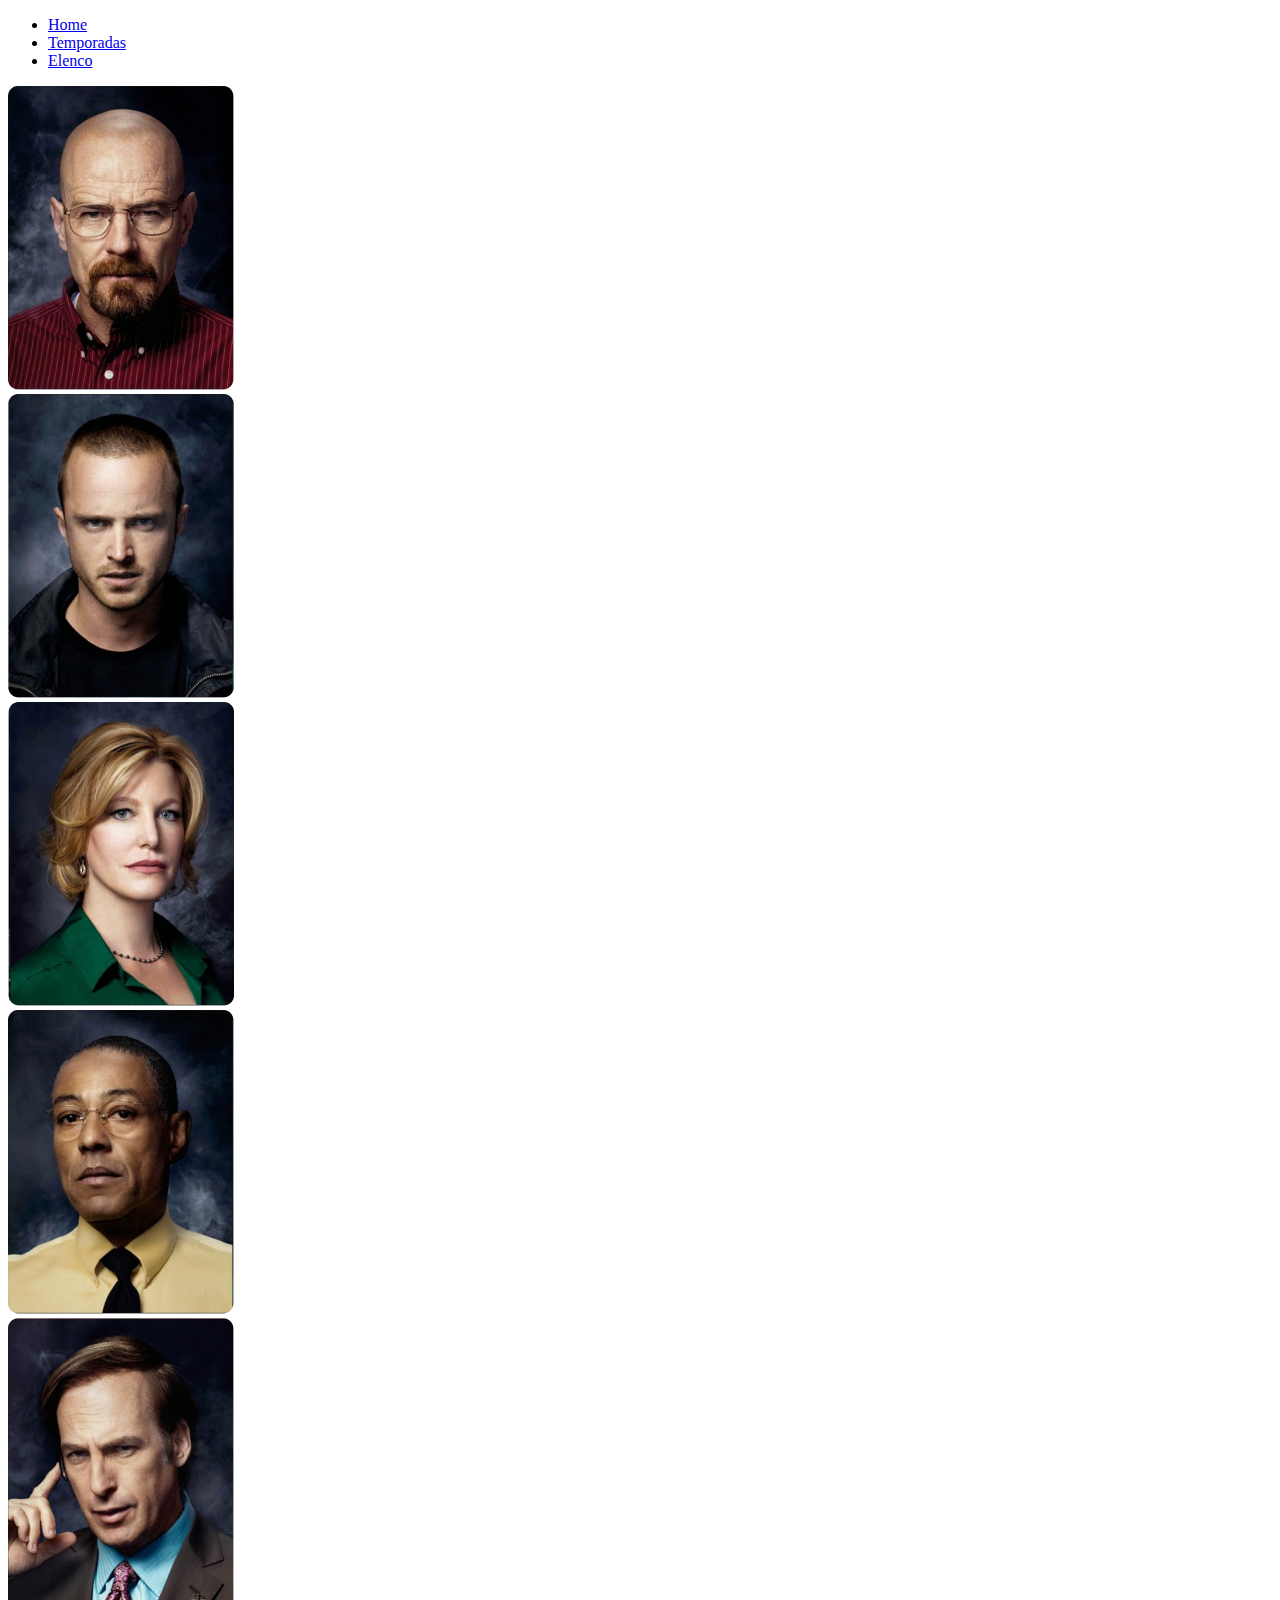
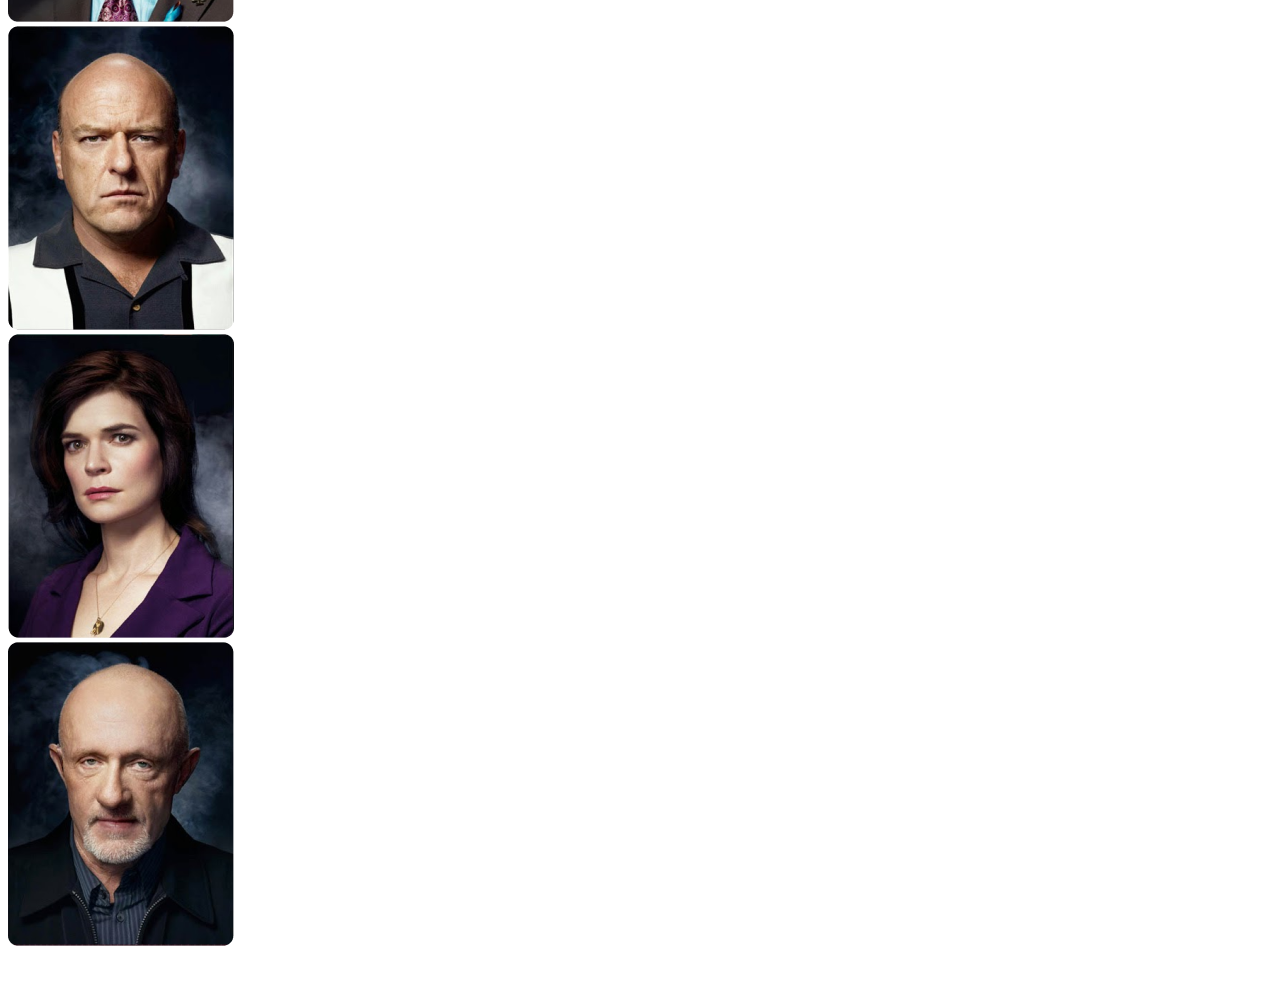
==== elenco.html @ c8035e19 "atualização do projeto" ====
<!DOCTYPE html>
<html lang="pt-br">
<style>
  #mostrar {
    display: none;
  }

  #passar_mouse:hover #mostrar {
    display: block;
  }
</style>

<head>
  <meta charset="UTF-8" />
  <meta name="viewport" content="width=device-width, initial-scale=1.0" />
  <title>Breaking Bad Fansite</title>
</head>

<body>
  <header>
    <nav>
      <ul>
        <li><a href="index.html">Home</a></li>
        <li><a href="temporadas.html">Temporadas</a></li>
        <li><a href="elenco.html">Elenco</a></li>
      </ul>
    </nav>
  </header>
  <main>
    <div id="passar_mouse">
      <img src="imagens/elenco/walter.png" alt="" />
      <div id="mostrar">
        Walter White: Professor de química de ensino médio diagnosticado com
        câncer no pulmão adenocarcinoma no estágio III, e passa a produzir
        metanfetamina para garantir o futuro financeiro de sua família.
      </div>
    </div>
    <div id="passar_mouse">
      <img src="imagens/elenco/jesse.png" alt="" />
      <div id="mostrar">
        Jesse Pinkman:
        Antigo aluno de ensino médio de Walt, e mais tarde, torna-se parceiro de Walter White no tráfico de metanfetamina.Jesse era um pequeno consumidor e traficante de drogas.
      </div>
    </div>
    <div id="passar_mouse">
      <img src="imagens/elenco/skyler.png" alt="" />
      <div id="mostrar">
        Skyler White:
        Esposa de Walter, grávida do segundo filho do casal antes do seu diagnóstico, e que se torna cada vez mais desconfiada do comportamento do marido e do que ele esconde da família.
      </div>
    </div>
    <div id="passar_mouse">
      <img src="imagens/elenco/gus.png" alt="" />
      <div id="mostrar">
        Gus Fring:
        Grande distribuidor de drogas que tem como disfarce uma rede de fast food chamada Los Pollos Hermanos.
      </div>
    </div>
    <div id="passar_mouse">
      <img src="imagens/elenco/saul.png" alt="" />
      <div id="mostrar">
        Saul Goodman:
        Advogado desvirtuado que representa Walt e Jesse.
      </div>
    </div>
    <div id="passar_mouse">
      <img src="imagens/elenco/hank.png" alt="" />
      <div id="mostrar">
        Hank Schrader:
        Marido de Marie, cunhado de Walter e Skyler e agente do DEA.
      </div>
    </div>
    <div id="passar_mouse">
      <img src="imagens/elenco/marie.png" alt="" />
      <div id="mostrar">
        Marie Schrader:
        Irmã de Skyler e esposa cleptomaníaca de Hank.
      </div>
    </div>
    <div id="passar_mouse">
      <img src="imagens/elenco/mike.png" alt="" />
      <div id="mostrar">
        Mike Ehrmantraut:
        Trabalha para Gus como faxineiro e assassino de aluguel e também para Saul como investigador particular.
      </div>
    </div>
  </main>
</body>
<footer>
  <img src="icones/whatsapp-branco.png" alt="icone whatsapp-branco" />
  <img src="icones/linkedin-branco.png" alt="icone linkedin-branco" />
  <img src="icones/facebook-branco.png" alt="icone facebook-branco" />
  <img src="icones/instagram.png" alt="icone instagram-branco" />
</footer>

</html>
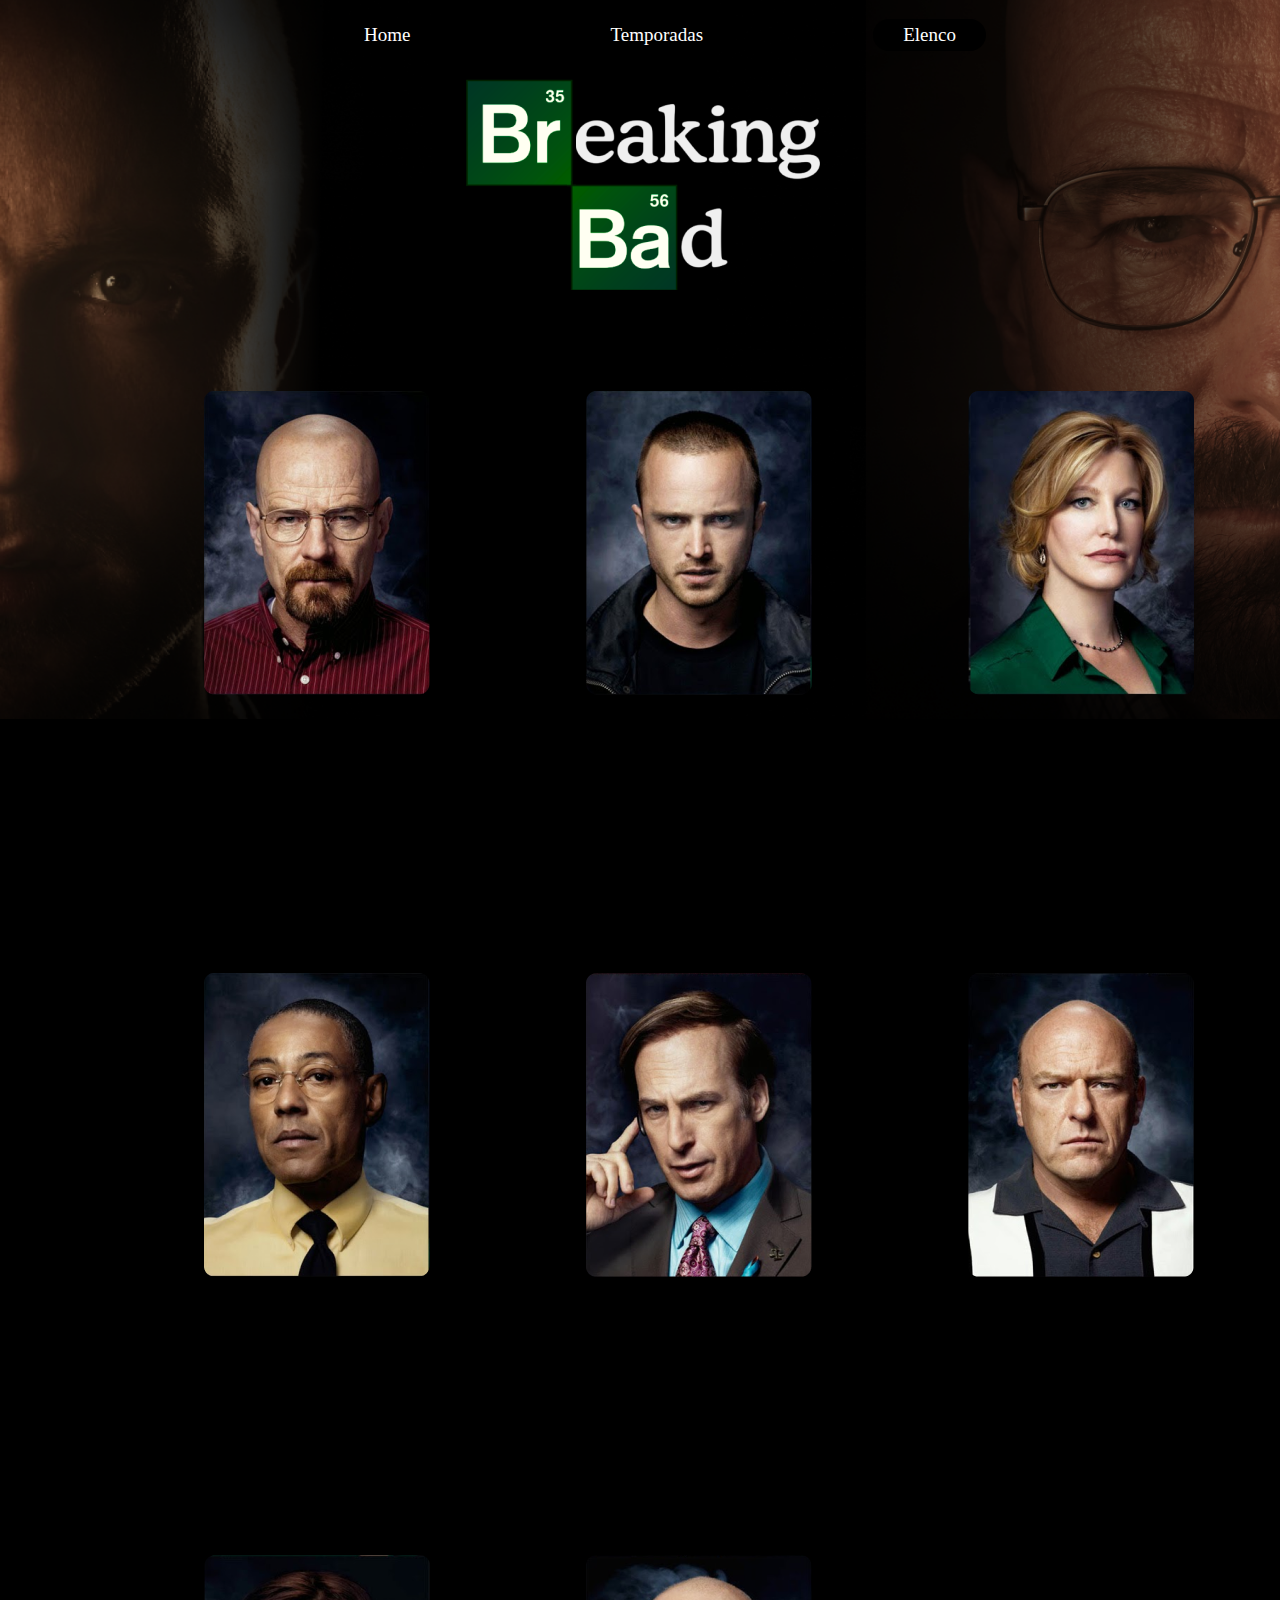
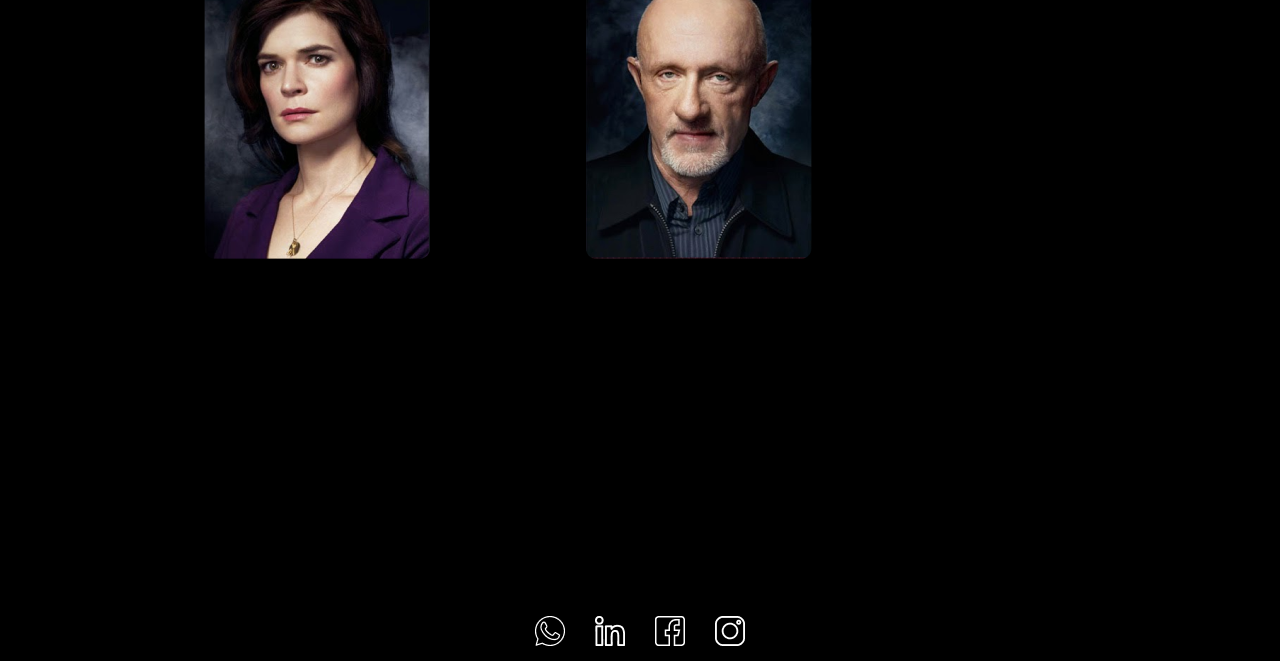
==== commit f24b4a05: "update" ====
--- a/elenco.html
+++ b/elenco.html
@@ -1,91 +1,95 @@
 <!DOCTYPE html>
 <html lang="pt-br">
-<style>
-  #mostrar {
-    display: none;
-  }
-
-  #passar_mouse:hover #mostrar {
-    display: block;
-  }
-</style>
 
 <head>
-  <meta charset="UTF-8" />
-  <meta name="viewport" content="width=device-width, initial-scale=1.0" />
-  <title>Breaking Bad Fansite</title>
+  <meta charset="UTF-8">
+  <meta http-equiv="X-UA-Compatible" content="IE=edge">
+  <meta name="viewport" content="width=device-width, initial-scale=1.0">
+  <link rel="stylesheet" href="/CSS/elenco.css">
+  <title>Elenco</title>
 </head>
 
 <body>
   <header>
     <nav>
       <ul>
-        <li><a href="index.html">Home</a></li>
-        <li><a href="temporadas.html">Temporadas</a></li>
-        <li><a href="elenco.html">Elenco</a></li>
+        <li class="menu-sup"><a href="index.html">Home</a></li>
+        <li class="menu-sup"><a href="temporadas.html">Temporadas</a></li>
+        <li class="menu-sup"><a href="elenco.html">Elenco</a></li>
       </ul>
     </nav>
   </header>
   <main>
-    <div id="passar_mouse">
-      <img src="imagens/elenco/walter.png" alt="" />
-      <div id="mostrar">
-        Walter White: Professor de química de ensino médio diagnosticado com
-        câncer no pulmão adenocarcinoma no estágio III, e passa a produzir
-        metanfetamina para garantir o futuro financeiro de sua família.
+    <img src="imagens/logo.png" alt="logo breaking bad">
+    <section>
+      <div class="pers-temp">
+        <div class="personagem" id="passar_mouse">
+          <img src="imagens/elenco/walter.png" alt="" />
+          <div id="mostrar">
+            <h3> Walter White:</h3>
+            <p>Professor de química de ensino médio diagnosticado com câncer no pulmão adenocarcinoma no estágio III, e passa a produzir metanfetamina para garantir o futuro financeiro de sua família.   </p>      
+          </div>
+        </div>
+        <div class="personagem" id="passar_mouse">
+          <img src="imagens/elenco/jesse.png" alt="" />
+          <div id="mostrar">
+            <h3>Jesse Pinkman:</h3>
+            <p> Antigo aluno de ensino médio de Walt, e mais tarde, torna-se parceiro de Walter White no tráfico de metanfetamina. Jesse era um pequeno consumidor e traficante de drogas.
+            </p>
+          </div>
+        </div>
+        <div class="personagem" id="passar_mouse">
+          <img src="imagens/elenco/skyler.png" alt="" />
+          <div id="mostrar">
+            <h3>Skyler White:</h3>
+            <p>Esposa de Walter, grávida do segundo filho do casal antes do seu diagnóstico, e que se torna cada vez mais desconfiada do comportamento do marido e do que ele esconde da família.
+            </p>
+          </div>
+        </div>
+        <div class="personagem" id="passar_mouse">
+          <img src="imagens/elenco/gus.png" alt="" />
+          <div id="mostrar">
+            <h3>Gus Fring:</h3>
+            <p> Grande distribuidor de drogas que tem como disfarce uma rede de fast food chamada Los Pollos Hermanos.
+            </p>
+          </div>
+        </div>
+        <div class="personagem" id="passar_mouse">
+          <img src="imagens/elenco/saul.png" alt="" />
+          <div id="mostrar">
+            <h3>Saul Goodman:</h3>
+            <p>Advogado desvirtuado que representa Walt e Jesse.
+            </p>
+          </div>
+        </div>
+        <div class="personagem" id="passar_mouse">
+          <img src="imagens/elenco/hank.png" alt="" />
+          <div id="mostrar">
+            <h3>Hank Schrader:</h3>
+            <p> Marido de Marie, cunhado de Walter e Skyler e agente do DEA.
+            </p>
+          </div>
+        </div>
+        <div class="personagem" id="passar_mouse">
+          <img src="imagens/elenco/marie.png" alt="" />
+          <div id="mostrar">
+            <h3>Marie Schrader:</h3>
+            <p> Irmã de Skyler e esposa cleptomaníaca de Hank.
+            </p>
+          </div>
+        </div>
+        <div class="personagem" id="passar_mouse">
+          <img src="imagens/elenco/mike.png" alt="" />
+          <div id="mostrar">
+            <h3> Mike Ehrmantraut:</h3>
+            <p> Trabalha para Gus como faxineiro e assassino de aluguel e também para Saul como investigador particular.
+            </p>
+          </div>
+        </div>
       </div>
-    </div>
-    <div id="passar_mouse">
-      <img src="imagens/elenco/jesse.png" alt="" />
-      <div id="mostrar">
-        Jesse Pinkman:
-        Antigo aluno de ensino médio de Walt, e mais tarde, torna-se parceiro de Walter White no tráfico de metanfetamina.Jesse era um pequeno consumidor e traficante de drogas.
-      </div>
-    </div>
-    <div id="passar_mouse">
-      <img src="imagens/elenco/skyler.png" alt="" />
-      <div id="mostrar">
-        Skyler White:
-        Esposa de Walter, grávida do segundo filho do casal antes do seu diagnóstico, e que se torna cada vez mais desconfiada do comportamento do marido e do que ele esconde da família.
-      </div>
-    </div>
-    <div id="passar_mouse">
-      <img src="imagens/elenco/gus.png" alt="" />
-      <div id="mostrar">
-        Gus Fring:
-        Grande distribuidor de drogas que tem como disfarce uma rede de fast food chamada Los Pollos Hermanos.
-      </div>
-    </div>
-    <div id="passar_mouse">
-      <img src="imagens/elenco/saul.png" alt="" />
-      <div id="mostrar">
-        Saul Goodman:
-        Advogado desvirtuado que representa Walt e Jesse.
-      </div>
-    </div>
-    <div id="passar_mouse">
-      <img src="imagens/elenco/hank.png" alt="" />
-      <div id="mostrar">
-        Hank Schrader:
-        Marido de Marie, cunhado de Walter e Skyler e agente do DEA.
-      </div>
-    </div>
-    <div id="passar_mouse">
-      <img src="imagens/elenco/marie.png" alt="" />
-      <div id="mostrar">
-        Marie Schrader:
-        Irmã de Skyler e esposa cleptomaníaca de Hank.
-      </div>
-    </div>
-    <div id="passar_mouse">
-      <img src="imagens/elenco/mike.png" alt="" />
-      <div id="mostrar">
-        Mike Ehrmantraut:
-        Trabalha para Gus como faxineiro e assassino de aluguel e também para Saul como investigador particular.
-      </div>
-    </div>
+    </section>
   </main>
-</body>
+  </body>
 <footer>
   <img src="icones/whatsapp-branco.png" alt="icone whatsapp-branco" />
   <img src="icones/linkedin-branco.png" alt="icone linkedin-branco" />
--- a/CSS/elenco.css
+++ b/CSS/elenco.css
@@ -0,0 +1,97 @@
+body {
+    background-image: url("../imagens/bg.png");
+    background-color: #000;
+    height: 500px;
+    background-position: center;
+    background-size: cover;
+    background-repeat: no-repeat;
+    font-size: 19px;
+    color: #ffff;
+    font-family: 'roboto';
+}
+
+
+ul{
+    display: flex; 
+    justify-content: center;    
+}
+
+.menu-sup{
+    list-style-type: none;
+    margin: 0 70px;
+    position: relative;
+    padding: 5px 30px;
+    border: none;
+    background: #000;
+    cursor: pointer;
+    border-radius: 50px;
+}
+
+.menu-sup:before {
+    content: '';
+    background: linear-gradient(65deg, #00fff0, #00d124, #ffff);
+    position: absolute;
+    top: -2px;
+    left:-2px;
+    z-index: -1;
+    filter: blur(5px);
+    width: calc(100% + 4px);
+    height: calc(100% + 4px);
+    opacity: 0;
+    transition:  opacity .3s ease-in-out;
+    border-radius: 30px;
+}
+
+.menu-sup:hover:before {
+    opacity: 1;
+}
+  
+a {
+    text-decoration: none;
+    color: #ffff;
+}
+
+main {
+
+    text-align: center;
+}
+
+.pers-temp{
+    margin: 80px 180px;
+    display: grid;
+    grid-auto-rows: 1fr;
+    grid-template-columns: 1fr 1fr 1fr;
+}
+
+.pers-temp p{
+    width: 240px;
+    height: 150px;
+    letter-spacing: 1px;
+}
+
+.pers-temp  > * {
+    padding: 1rem;
+}
+
+.personagem{
+    text-align: justify;
+    width: 350px;
+    height: 550px;
+}
+
+#mostrar {
+    display: none;
+}
+
+#passar_mouse:hover #mostrar {
+    display: block;
+}
+
+footer{
+    display: flex; 
+    justify-content: center; 
+}
+
+footer img{
+    margin: 15px;
+}
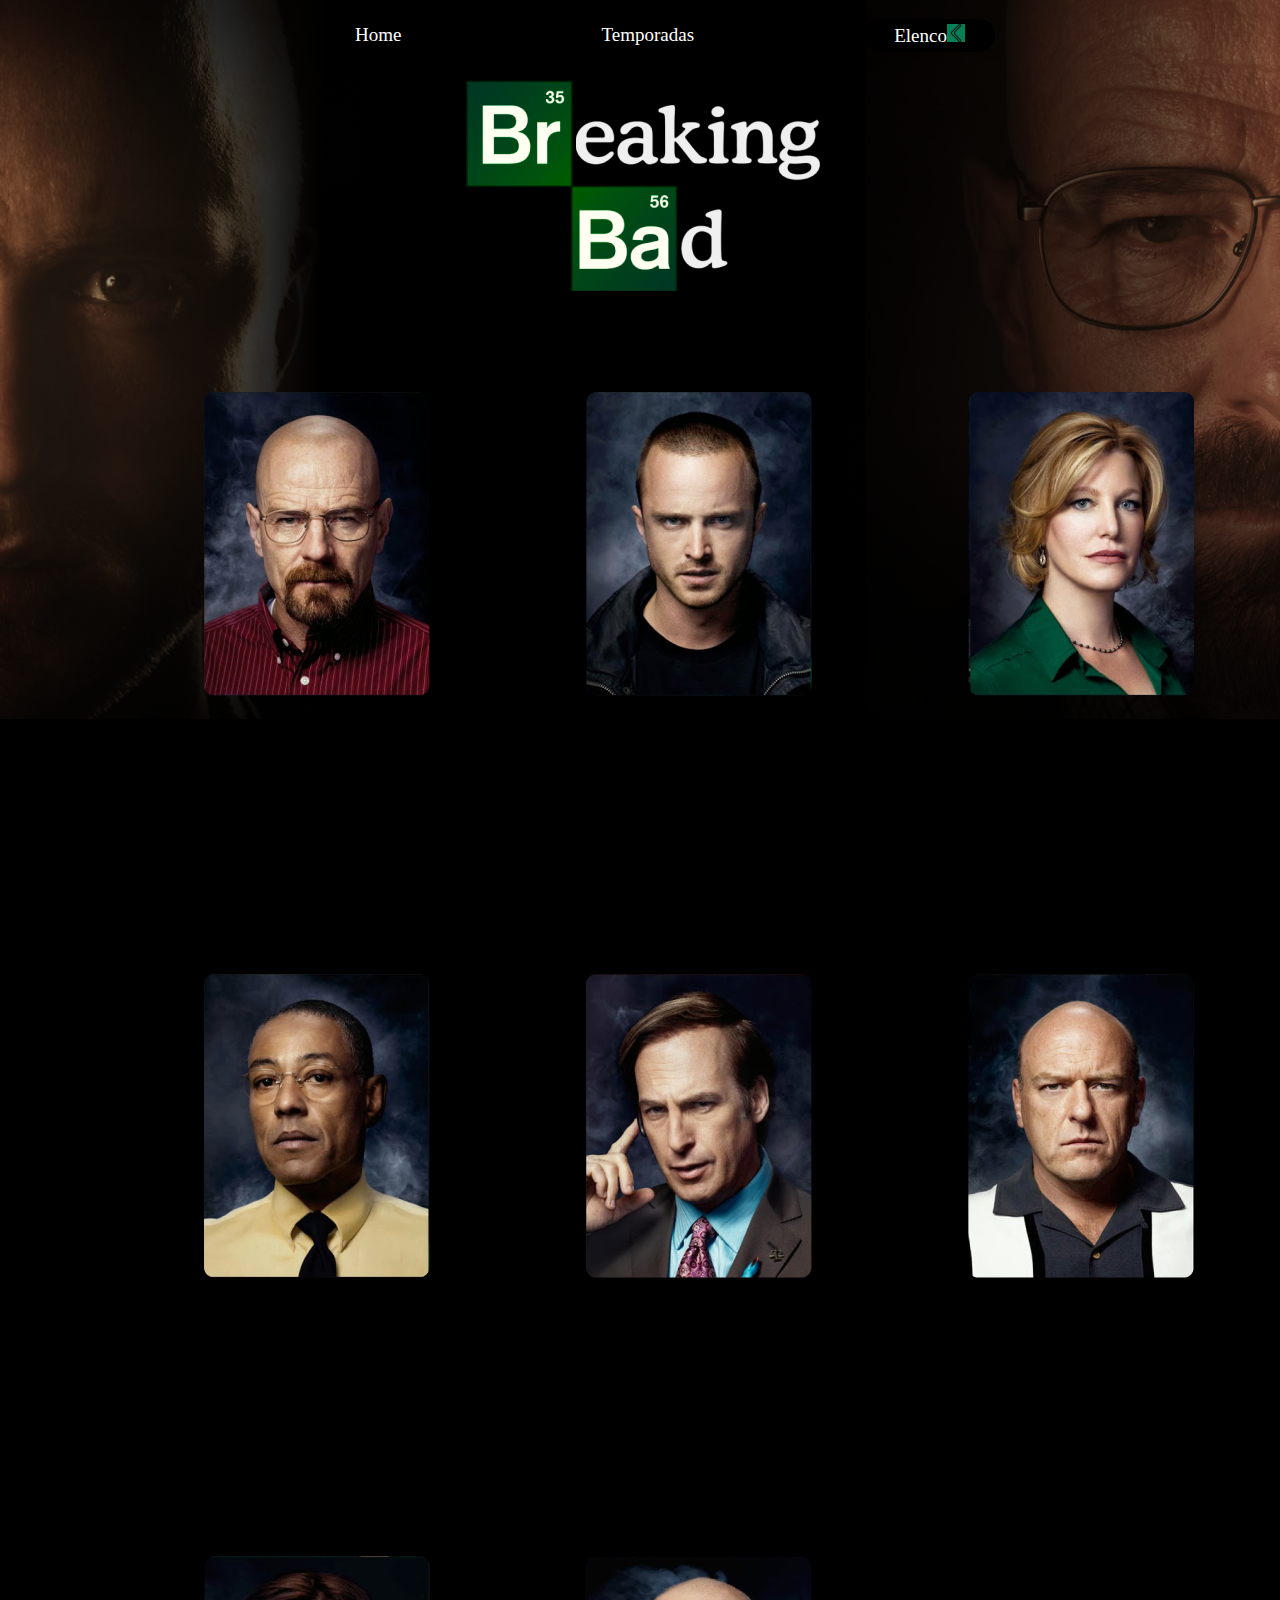
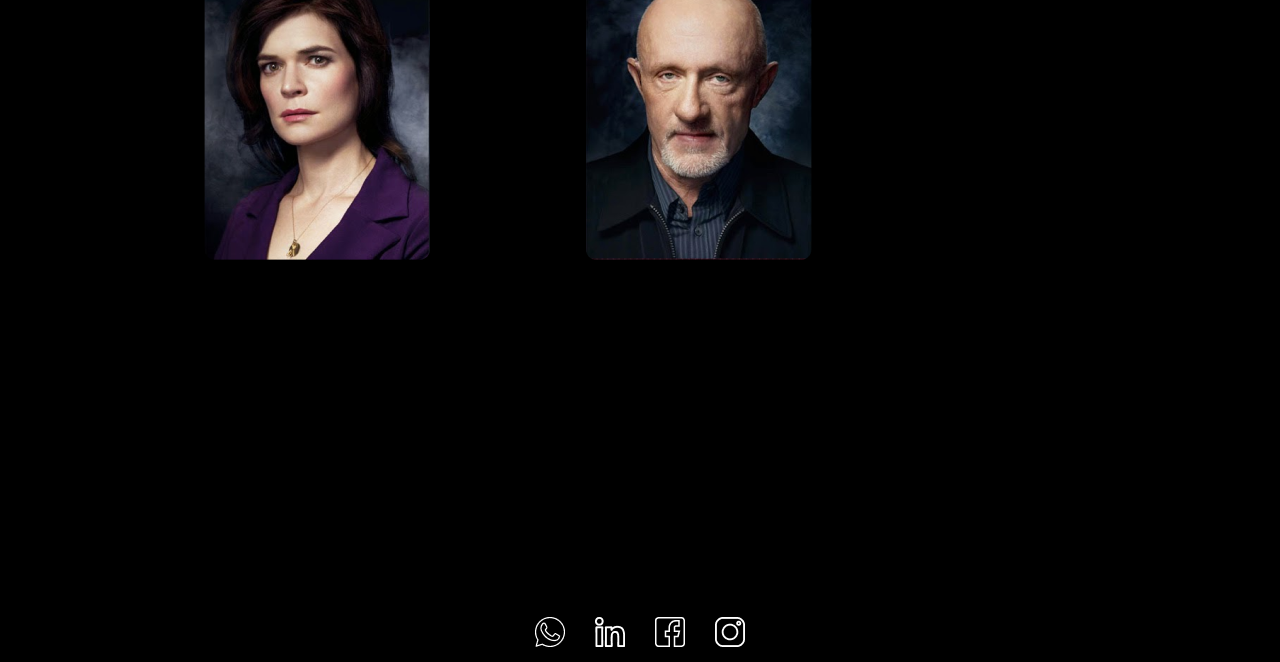
==== commit db23e3aa: "atualização de arquivo" ====
--- a/elenco.html
+++ b/elenco.html
@@ -5,7 +5,7 @@
   <meta charset="UTF-8">
   <meta http-equiv="X-UA-Compatible" content="IE=edge">
   <meta name="viewport" content="width=device-width, initial-scale=1.0">
-  <link rel="stylesheet" href="/CSS/elenco.css">
+  <link rel="stylesheet" href="./CSS/elenco.css">
   <title>Elenco</title>
 </head>
 
@@ -15,7 +15,7 @@
       <ul>
         <li class="menu-sup"><a href="index.html">Home</a></li>
         <li class="menu-sup"><a href="temporadas.html">Temporadas</a></li>
-        <li class="menu-sup"><a href="elenco.html">Elenco</a></li>
+        <li class="menu-sup"><a href="elenco.html">Elenco</a><img src="icones/apont.png" alt=""></li>
       </ul>
     </nav>
   </header>
@@ -97,4 +97,5 @@
   <img src="icones/instagram.png" alt="icone instagram-branco" />
 </footer>
 
-</html>+</html>
+
--- a/CSS/elenco.css
+++ b/CSS/elenco.css
@@ -15,6 +15,12 @@
     display: flex; 
     justify-content: center;    
 }
+
+li img{
+    background-color: rgb(3, 128, 87);
+    width: 18px; 
+}
+
 
 .menu-sup{
     list-style-type: none;
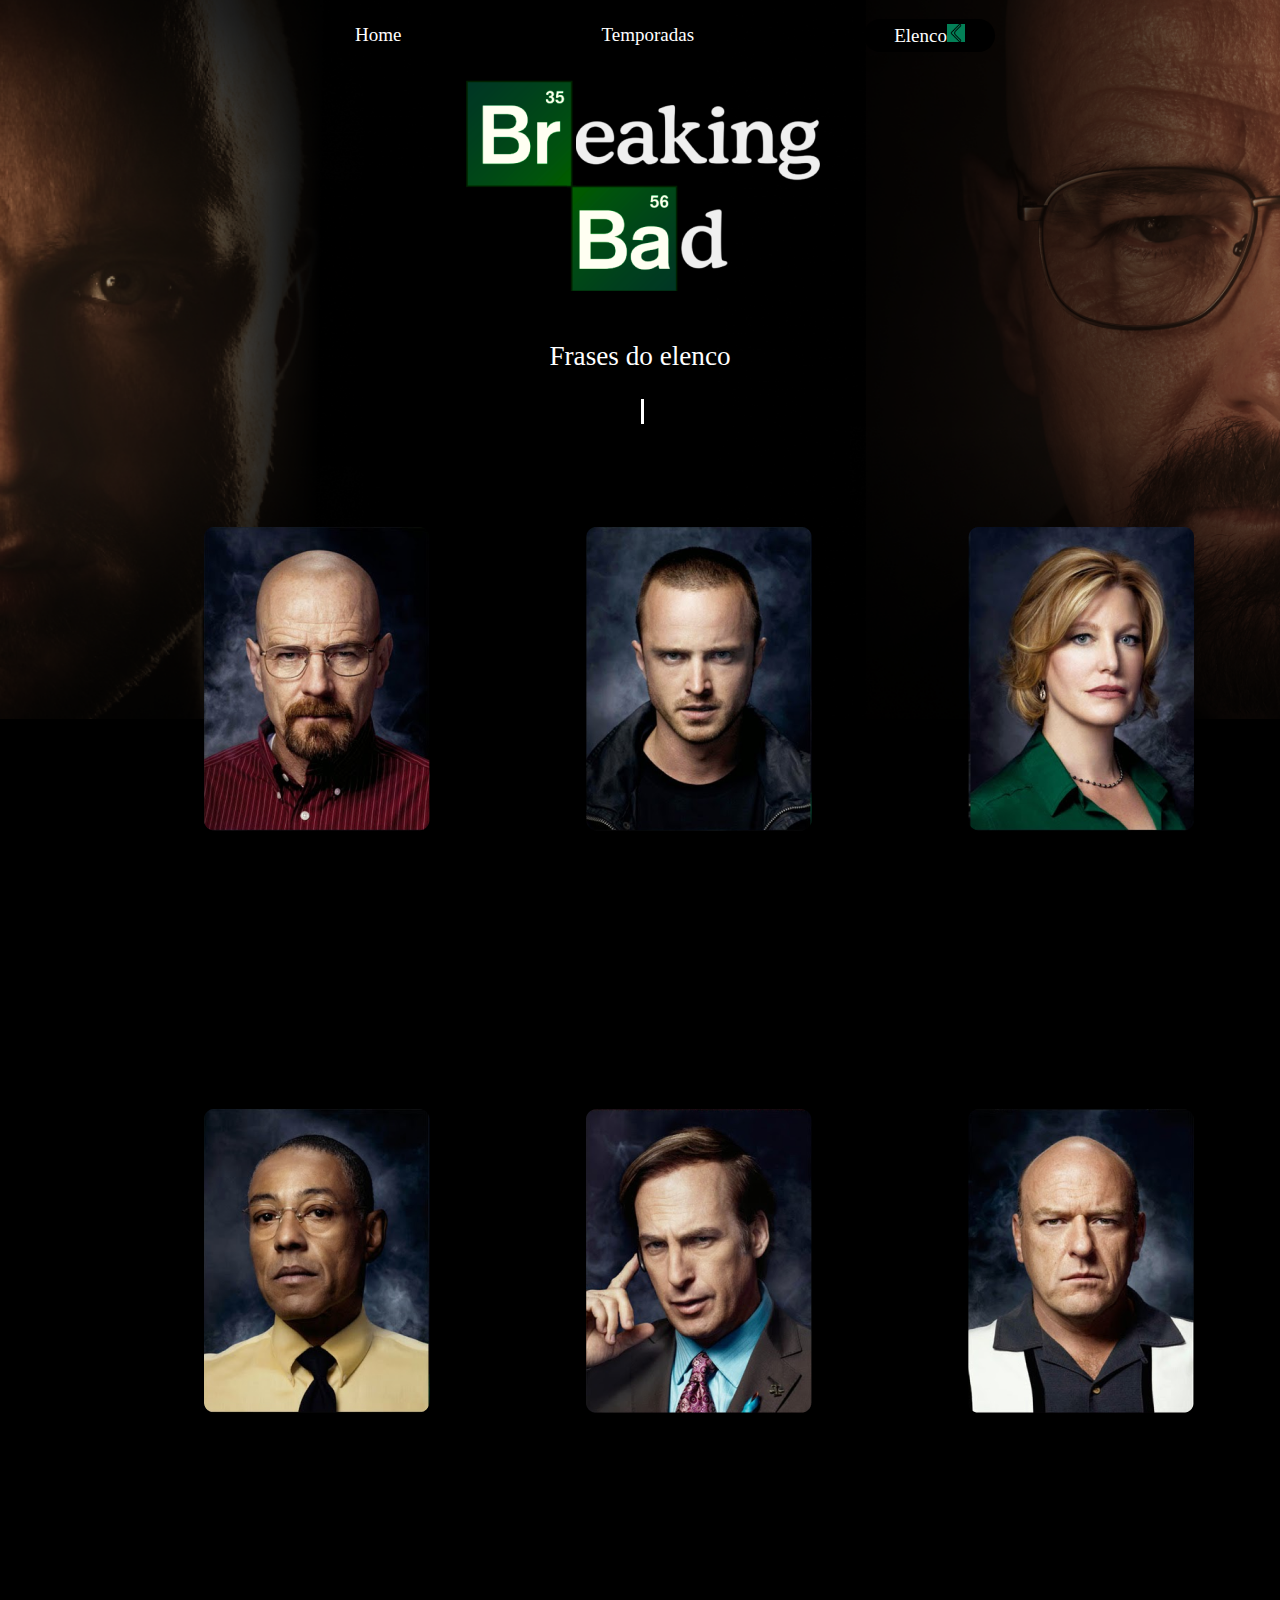
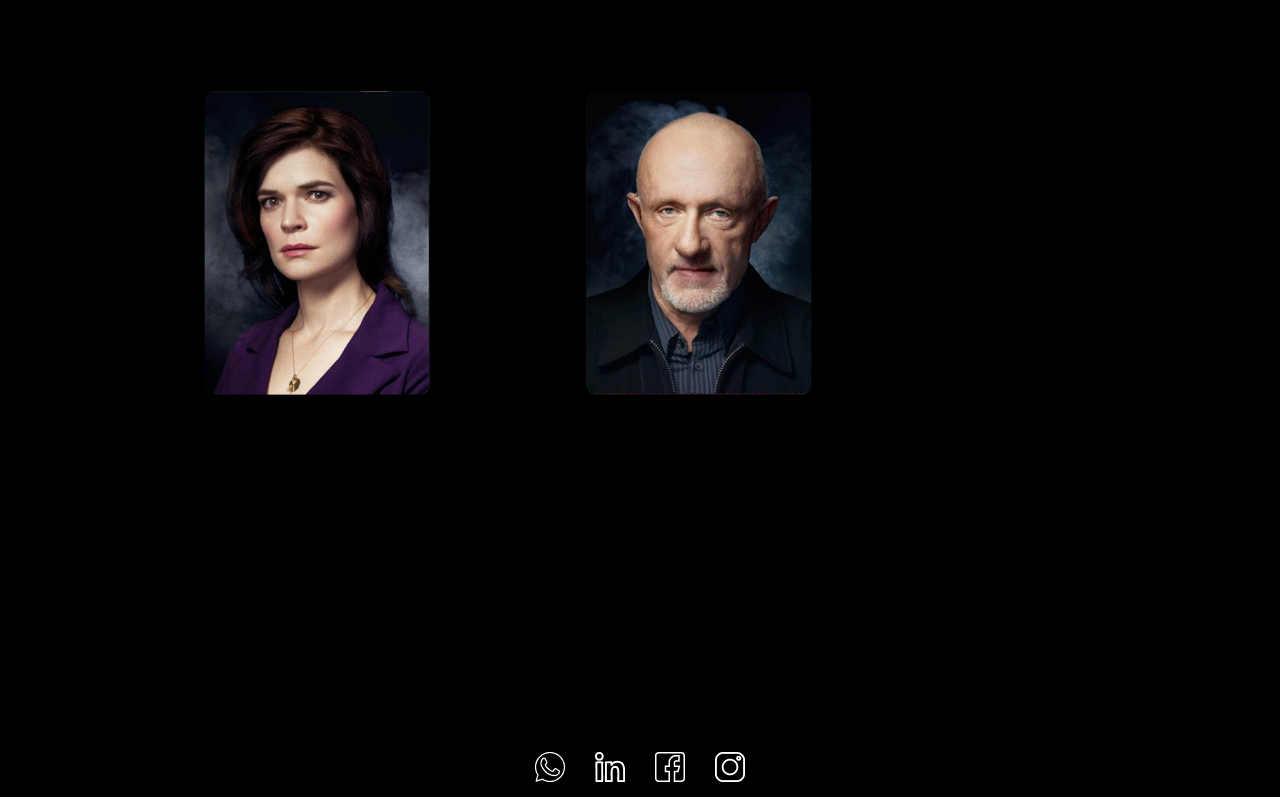
==== commit 288157b7: "atualização de projeto" ====
--- a/elenco.html
+++ b/elenco.html
@@ -21,6 +21,11 @@
   </header>
   <main>
     <img src="imagens/logo.png" alt="logo breaking bad">
+    <div class="frase">
+      <p>
+        Frases do elenco
+      </p>
+    </div>
     <section>
       <div class="pers-temp">
         <div class="personagem" id="passar_mouse">
@@ -89,6 +94,9 @@
       </div>
     </section>
   </main>
+
+  <script src="./JS/app_elenco.js"></script>
+  
   </body>
 <footer>
   <img src="icones/whatsapp-branco.png" alt="icone whatsapp-branco" />
--- a/CSS/elenco.css
+++ b/CSS/elenco.css
@@ -62,6 +62,27 @@
     text-align: center;
 }
 
+main .frase {
+    margin-top: 45px;
+    font-size: 1.7rem; 
+}
+
+main .frase:after{
+    content: '';
+    display: inline-block;
+    background-color: white;
+    margin-left: 4px;
+    height: 25px;
+    width: 3px;
+    animation: ponteiro 0.5s infinite;
+}
+
+/* efeito de piscar */
+@keyframes ponteiro {
+    29% { opacity: 1; }
+    100% { opacity: 0; }
+}
+
 .pers-temp{
     margin: 80px 180px;
     display: grid;
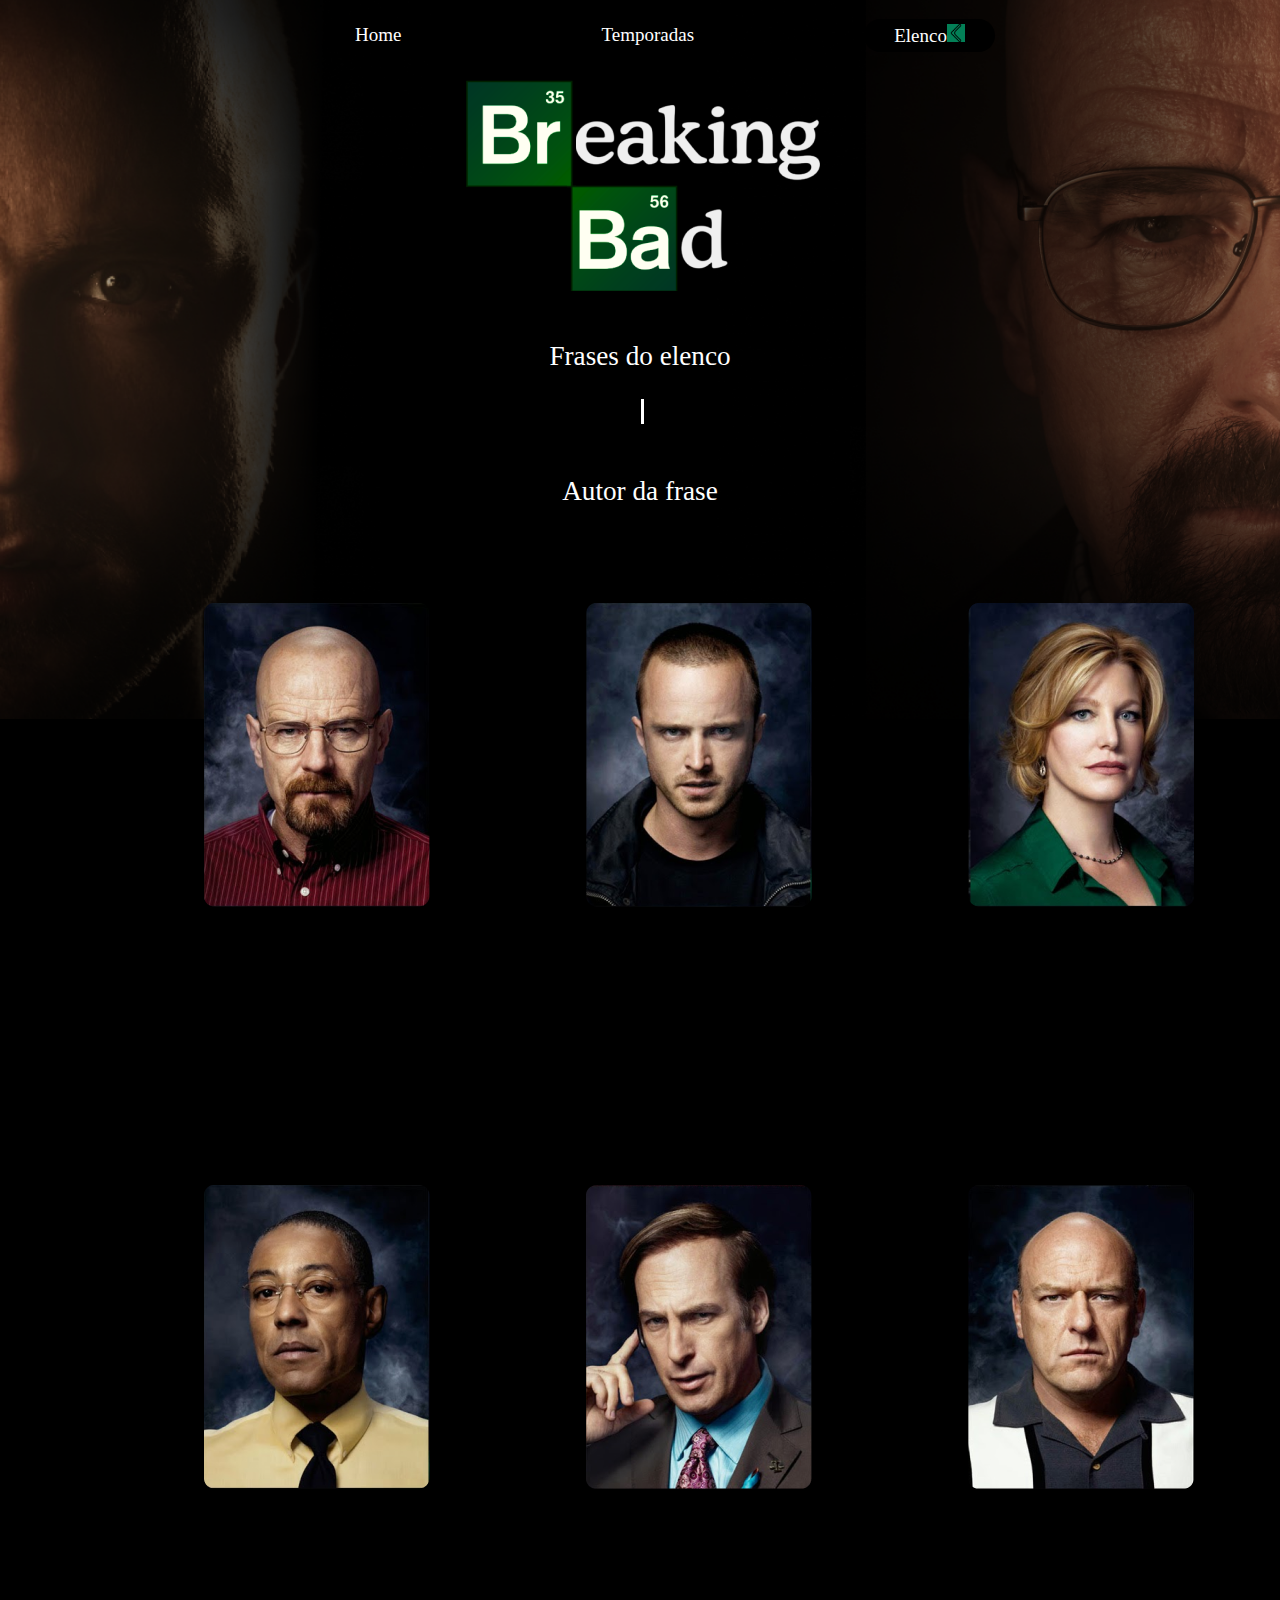
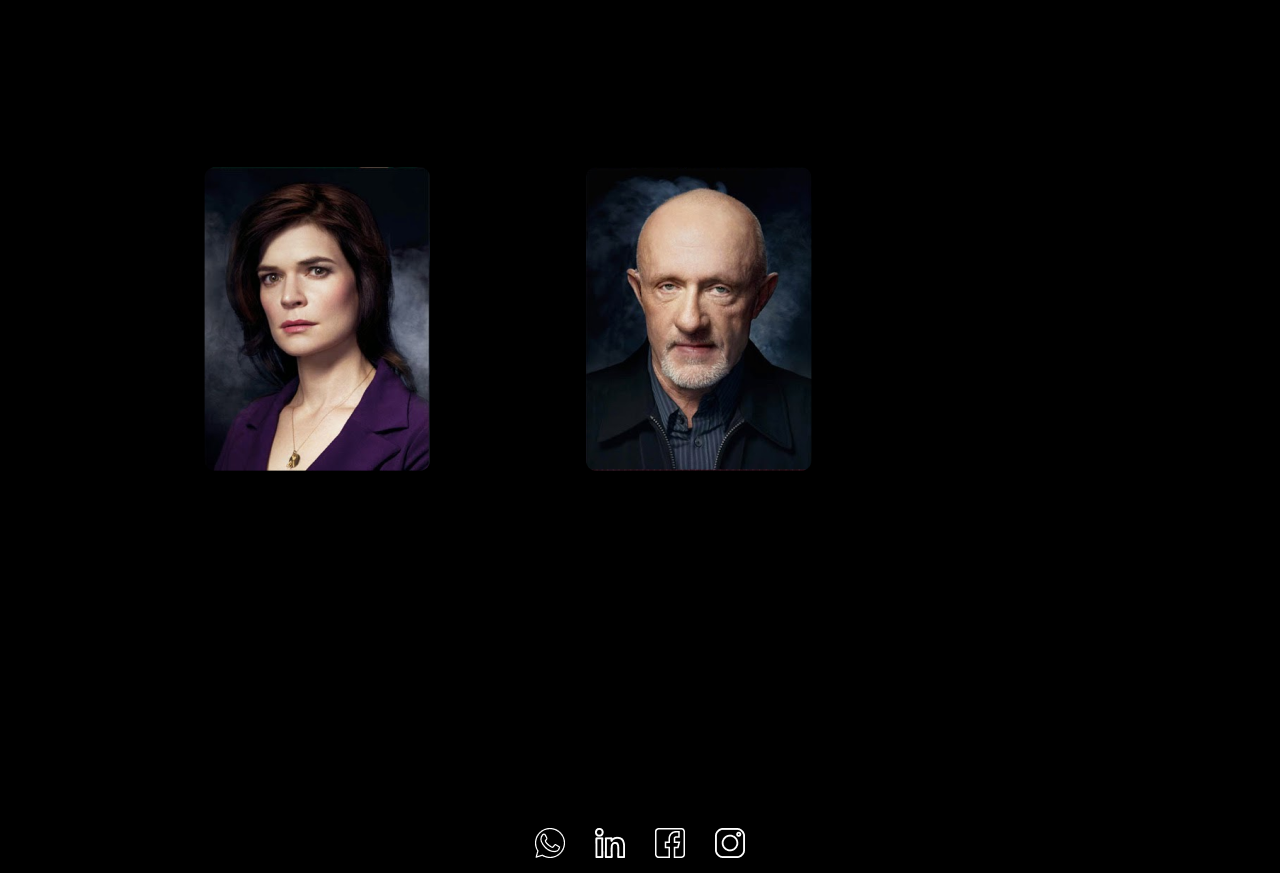
==== commit 9c6bcc2f: "atualização de código" ====
--- a/elenco.html
+++ b/elenco.html
@@ -24,6 +24,11 @@
     <div class="frase">
       <p>
         Frases do elenco
+      </p>
+    </div>
+    <div class="autor">
+      <p>
+        Autor da frase
       </p>
     </div>
     <section>
--- a/CSS/elenco.css
+++ b/CSS/elenco.css
@@ -10,7 +10,6 @@
     font-family: 'roboto';
 }
 
-
 ul{
     display: flex; 
     justify-content: center;    
@@ -20,7 +19,6 @@
     background-color: rgb(3, 128, 87);
     width: 18px; 
 }
-
 
 .menu-sup{
     list-style-type: none;
@@ -74,7 +72,7 @@
     margin-left: 4px;
     height: 25px;
     width: 3px;
-    animation: ponteiro 0.5s infinite;
+    animation: ponteiro 0.5s infinite; 
 }
 
 /* efeito de piscar */
@@ -83,6 +81,10 @@
     100% { opacity: 0; }
 }
 
+main .autor {
+    margin-top: 45px;
+    font-size: 1.7rem; 
+}
 .pers-temp{
     margin: 80px 180px;
     display: grid;
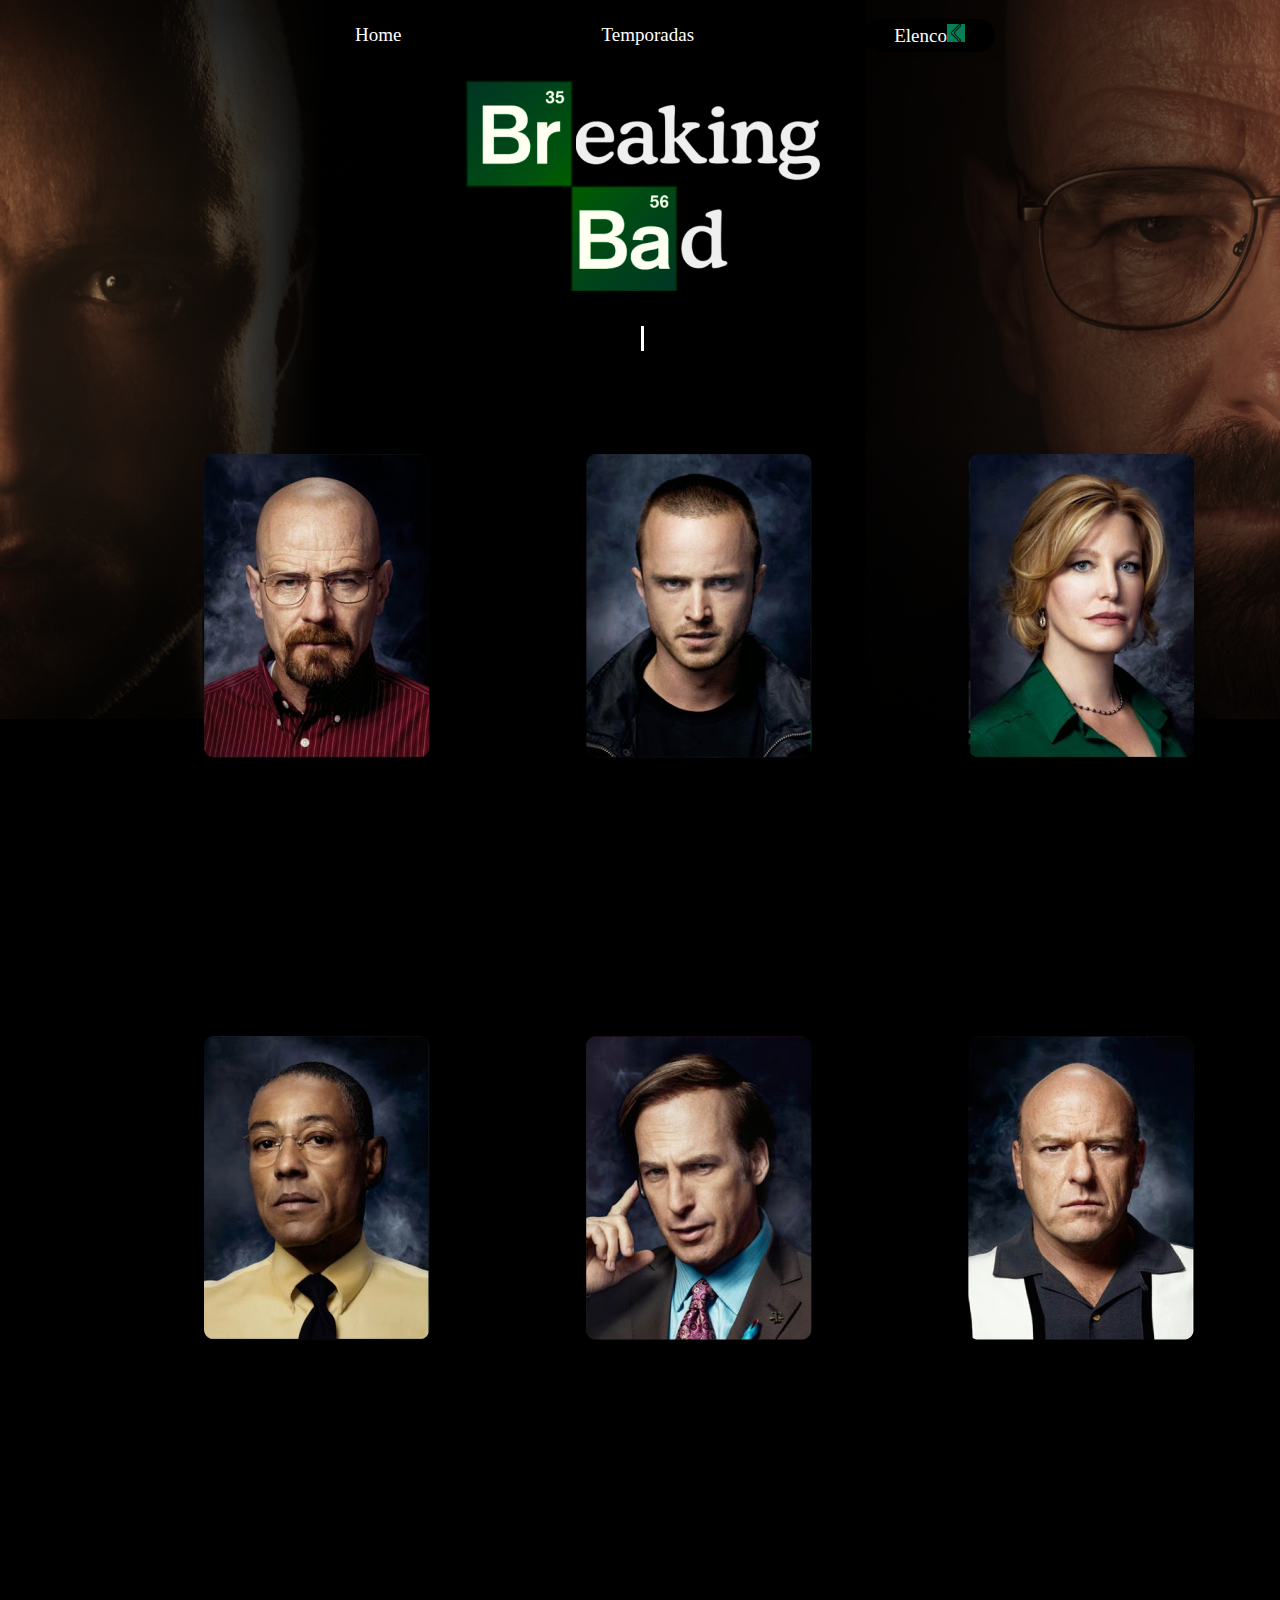
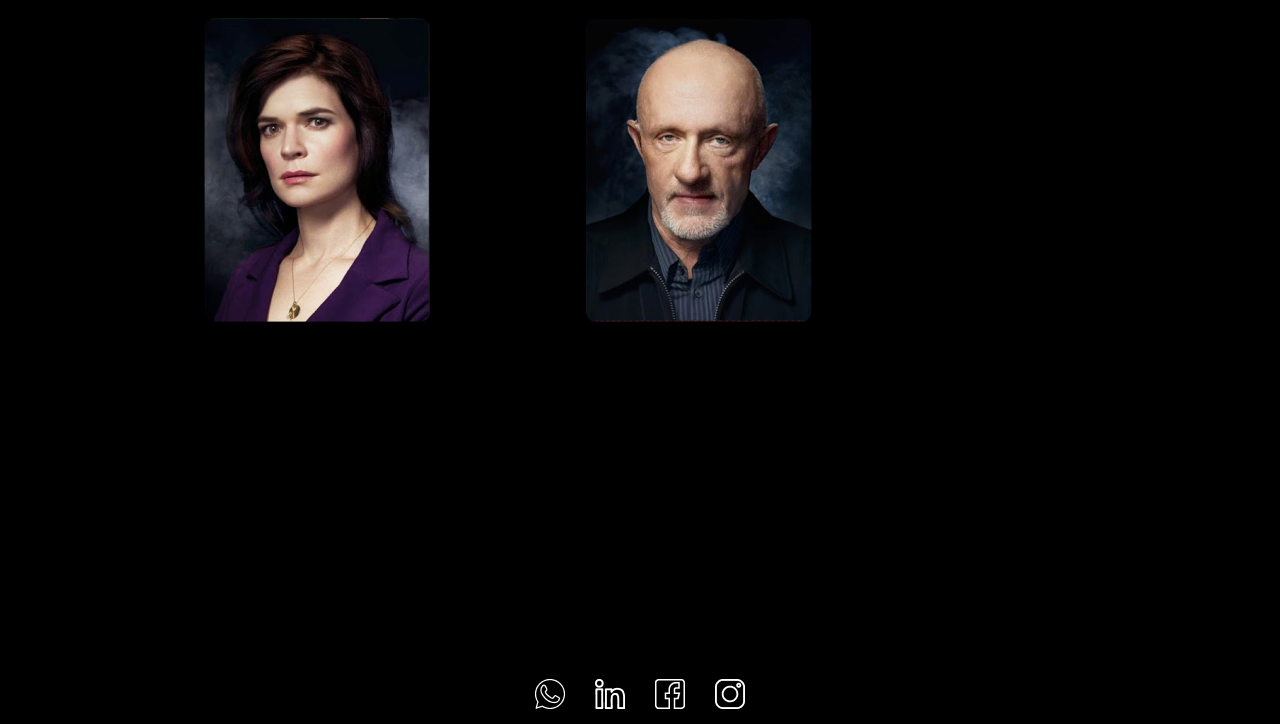
==== commit 29890d34: "atualização das animações" ====
--- a/elenco.html
+++ b/elenco.html
@@ -21,16 +21,10 @@
   </header>
   <main>
     <img src="imagens/logo.png" alt="logo breaking bad">
-    <div class="frase">
-      <p>
-        Frases do elenco
-      </p>
+    <div class="frase-wrapper">
+    <div class="frase"></div>
     </div>
-    <div class="autor">
-      <p>
-        Autor da frase
-      </p>
-    </div>
+    <div class="autor"></div>
     <section>
       <div class="pers-temp">
         <div class="personagem" id="passar_mouse">
--- a/CSS/elenco.css
+++ b/CSS/elenco.css
@@ -61,8 +61,20 @@
 }
 
 main .frase {
-    margin-top: 45px;
+    /* margin-top: 45px; */
+    margin-top: 0 auto;
     font-size: 1.7rem; 
+    width: 100%;
+    overflow: hidden;
+    white-space: nowrap;
+    animation: typing 3.5s steps(30, end);
+}
+
+.frase-wrapper {
+    padding-top: 30px;
+    display: flex;
+    justify-content: center;
+    white-space: normal;
 }
 
 main .frase:after{
@@ -73,6 +85,15 @@
     height: 25px;
     width: 3px;
     animation: ponteiro 0.5s infinite; 
+}
+
+@keyframes typing {
+    from {
+        width: 0;
+    }
+    to {
+        width: 100%;
+    }
 }
 
 /* efeito de piscar */
